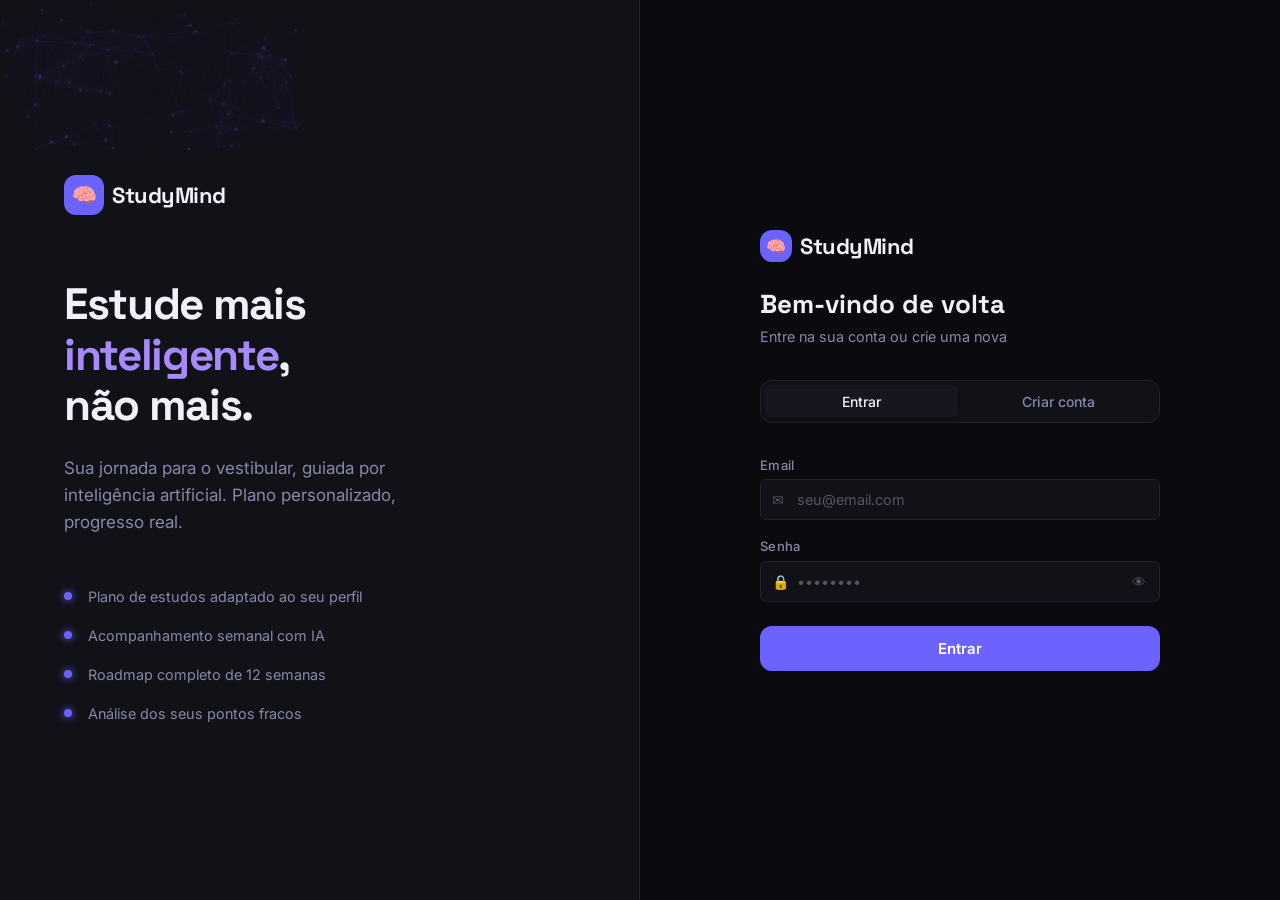
==== index.html @ 7ca24d40 "primeiro commit" ====
<!DOCTYPE html>
<html lang="pt-BR">
<head>
  <meta charset="UTF-8" />
  <meta name="viewport" content="width=device-width, initial-scale=1.0" />
  <title>StudyMind</title>
  <style>
    body {
      margin: 0;
      background: #0a0a0f;
      display: flex;
      align-items: center;
      justify-content: center;
      height: 100vh;
      font-family: 'Inter', sans-serif;
      color: #8888aa;
      font-size: 0.875rem;
      gap: 12px;
    }
    .spinner {
      width: 20px;
      height: 20px;
      border: 2px solid #22222e;
      border-top-color: #6c63ff;
      border-radius: 50%;
      animation: spin 0.7s linear infinite;
    }
    @keyframes spin { to { transform: rotate(360deg); } }
  </style>
</head>
<body>
  <div class="spinner"></div>
  <span>Carregando StudyMind...</span>

  <script src="./js/api.js"></script>
  <script src="./js/auth.js"></script>
  <script src="./js/router.js"></script>
  <script>
    (async () => {
      if (!Auth.isAuthenticated()) {
        window.location.href = '/login.html';
        return;
      }

      const usuarioId = Auth.getUsuarioId();

      try {
        const status = await API.get(`/onboarding/status/${usuarioId}`);
        if (status.onboardingConcluido) {
          window.location.href = '/dashboard.html';
        } else {
          window.location.href = '/chat.html';
        }
      } catch (err) {
        window.location.href = '/login.html';
      }
    })();
  </script>
</body>
</html>
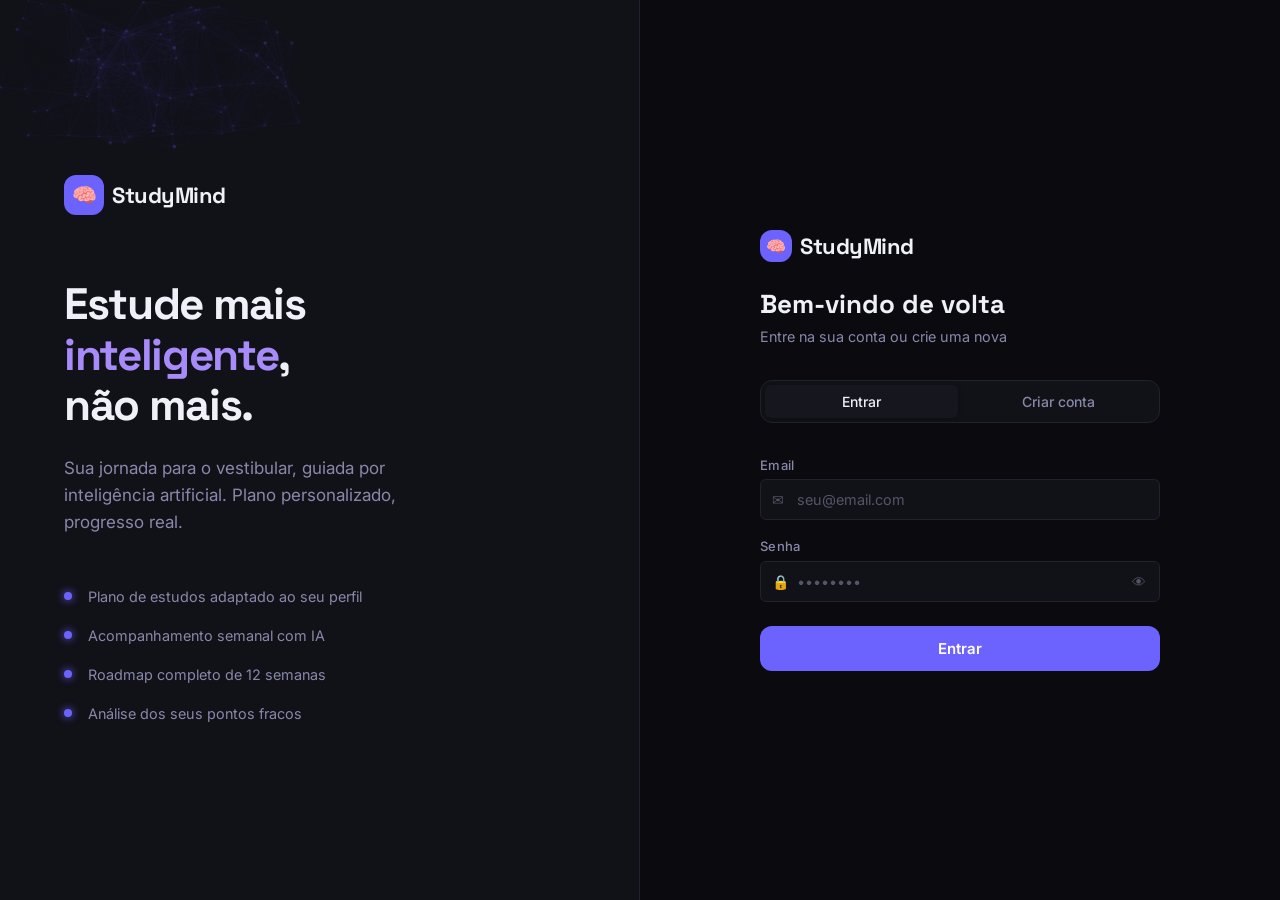
==== commit 1aa5f0e6: "arrumei pequenos bugs" ====
--- a/index.html
+++ b/index.html
@@ -34,7 +34,6 @@
 
   <script src="./js/api.js"></script>
   <script src="./js/auth.js"></script>
-  <script src="./js/router.js"></script>
   <script>
     (async () => {
       if (!Auth.isAuthenticated()) {
